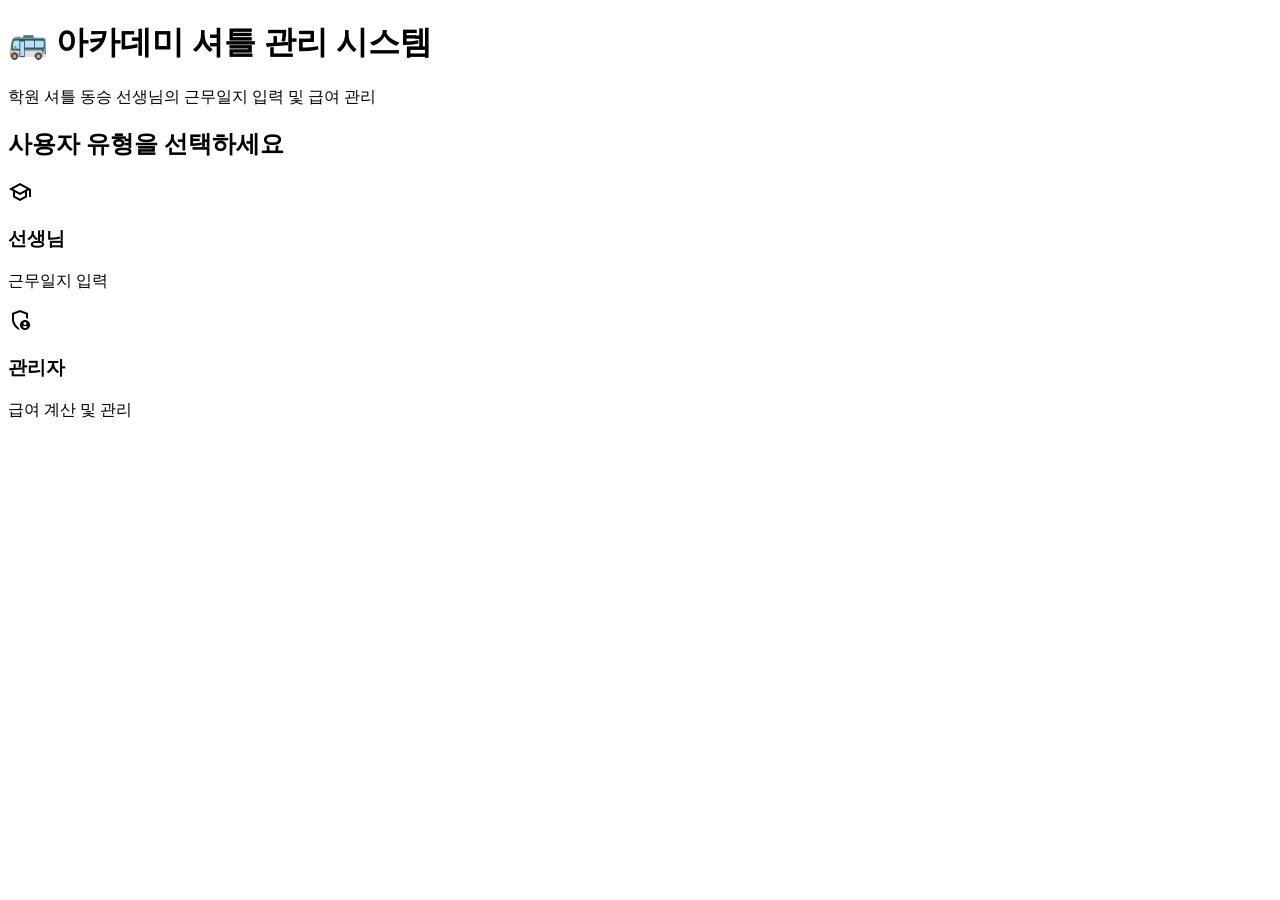
==== index.html @ 0b4cc619 "Add files via upload" ====
<!DOCTYPE html>
<html lang="ko">
<head>
    <meta charset="UTF-8">
    <meta name="viewport" content="width=device-width, initial-scale=1.0">
    <title>🚌 아카데미 셔틀 관리 시스템</title>
    <link href="https://fonts.googleapis.com/css2?family=Manrope:wght@400;500;600;700;800&family=Inter:wght@400;500;600&display=swap" rel="stylesheet">
    <link href="https://fonts.googleapis.com/css2?family=Material+Symbols+Outlined:opsz,wght,FILL,GRAD@20..48,100..700,0..1,-50..200" rel="stylesheet">
    <link rel="stylesheet" href="css/style.css">
</head>
<body>
    <div class="container">
        <header class="header">
            <h1>🚌 아카데미 셔틀 관리 시스템</h1>
            <p>학원 셔틀 동승 선생님의 근무일지 입력 및 급여 관리</p>
        </header>
        <main class="main-content">
            <section class="role-selection">
                <h2>사용자 유형을 선택하세요</h2>
                <div class="role-cards">
                    <div class="role-card teacher-role" onclick="selectRole('teacher')">
                        <span class="material-symbols-outlined">school</span>
                        <h3>선생님</h3>
                        <p>근무일지 입력</p>
                    </div>
                    <div class="role-card admin-role" onclick="selectRole('admin')">
                        <span class="material-symbols-outlined">admin_panel_settings</span>
                        <h3>관리자</h3>
                        <p>급여 계산 및 관리</p>
                    </div>
                </div>
            </section>
        </main>
    </div>
    <script src="js/app.js"></script>
</body>
</html>
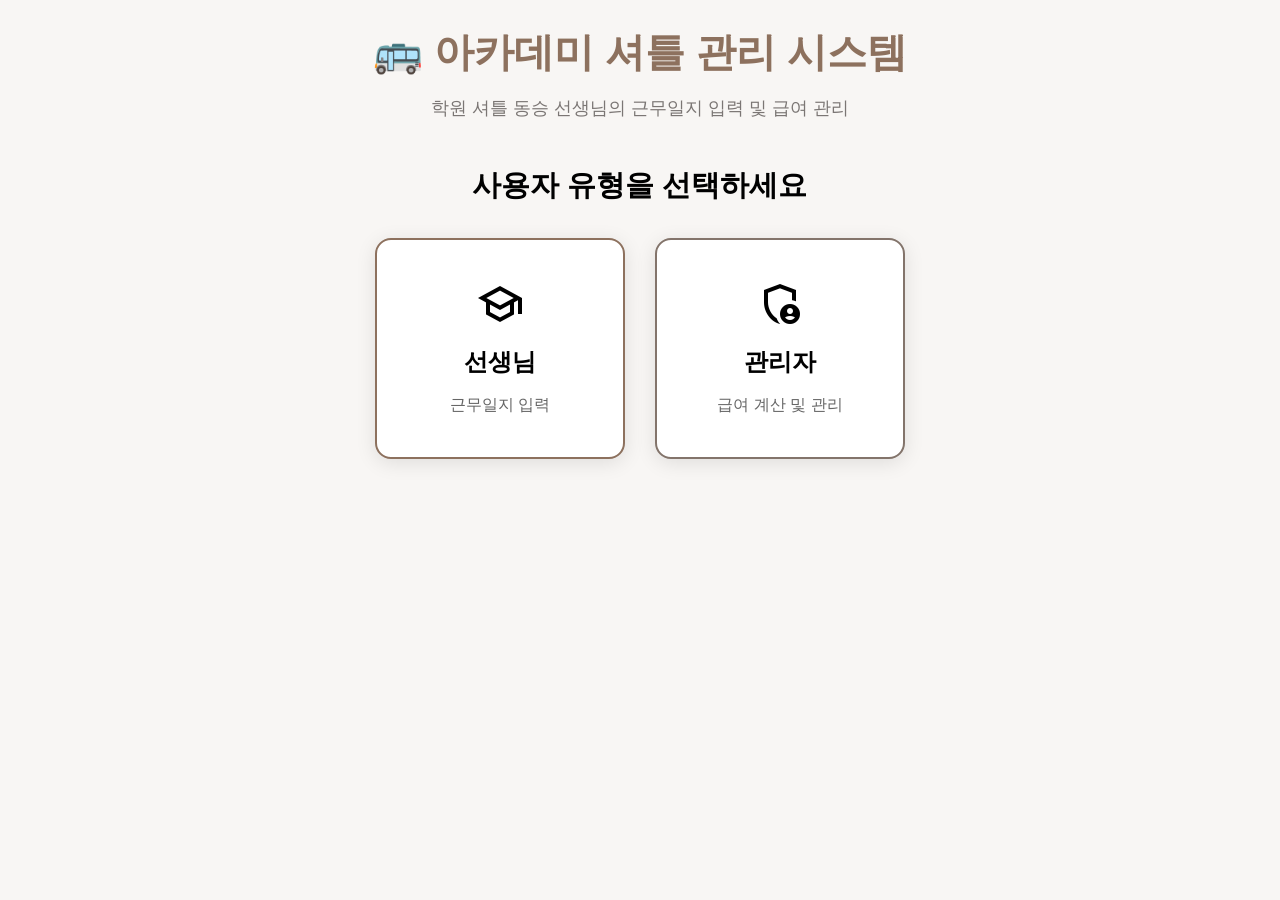
==== commit 6872cbe2: "Update index.html" ====
--- a/index.html
+++ b/index.html
@@ -6,7 +6,7 @@
     <title>🚌 아카데미 셔틀 관리 시스템</title>
     <link href="https://fonts.googleapis.com/css2?family=Manrope:wght@400;500;600;700;800&family=Inter:wght@400;500;600&display=swap" rel="stylesheet">
     <link href="https://fonts.googleapis.com/css2?family=Material+Symbols+Outlined:opsz,wght,FILL,GRAD@20..48,100..700,0..1,-50..200" rel="stylesheet">
-    <link rel="stylesheet" href="css/style.css">
+    <link rel="stylesheet" href="style.css">
 </head>
 <body>
     <div class="container">
--- a/style.css
+++ b/style.css
@@ -0,0 +1,160 @@
+@import url('https://fonts.googleapis.com/css2?family=Manrope:wght@400;500;600;700;800&family=Inter:wght@400;500;600&display=swap');
+@import url('https://fonts.googleapis.com/css2?family=Material+Symbols+Outlined:opsz,wght,FILL,GRAD@20..48,100..700,0..1,-50..200');
+
+:root {
+  --font-headline: 'Manrope', sans-serif;
+  --font-body: 'Inter', sans-serif;
+  --primary-color: #8D715E;
+  --secondary-color: #83746B;
+  --accent-color: #939274;
+  --tertiary-color: #7B7674;
+  --bg-color: #f8f6f4;
+  --text-color: #000000;
+  --border-color: #8D715E;
+  --success-color: #939274;
+  --warning-color: #83746B;
+  --error-color: #7B7674;
+}
+
+* {
+  margin: 0;
+  padding: 0;
+  box-sizing: border-box;
+}
+
+body {
+  font-family: var(--font-body);
+  background-color: var(--bg-color);
+  color: var(--text-color);
+  line-height: 1.6;
+}
+
+h1, h2, h3, h4 {
+  font-family: var(--font-headline);
+}
+
+.material-symbols-outlined {
+  font-variation-settings: 'FILL' 0, 'wght' 400, 'GRAD' 0, 'opsz' 24;
+  vertical-align: middle;
+  user-select: none;
+}
+
+.container {
+  max-width: 1200px;
+  margin: 0 auto;
+  padding: 20px;
+}
+
+.header {
+  text-align: center;
+  margin-bottom: 40px;
+}
+
+.header h1 {
+  font-size: 2.5rem;
+  color: var(--primary-color);
+  margin-bottom: 10px;
+}
+
+.header p {
+  font-size: 1.1rem;
+  color: var(--tertiary-color);
+}
+
+.role-selection {
+  text-align: center;
+}
+
+.role-selection h2 {
+  font-size: 1.8rem;
+  margin-bottom: 30px;
+  color: var(--text-color);
+}
+
+.role-cards {
+  display: flex;
+  gap: 30px;
+  justify-content: center;
+  flex-wrap: wrap;
+}
+
+.role-card {
+  background: white;
+  border-radius: 16px;
+  padding: 40px 30px;
+  cursor: pointer;
+  transition: all 0.3s ease;
+  box-shadow: 0 4px 20px rgba(0, 0, 0, 0.1);
+  border: 2px solid transparent;
+  min-width: 250px;
+}
+
+.role-card:hover {
+  transform: translateY(-5px);
+  box-shadow: 0 8px 30px rgba(0, 0, 0, 0.15);
+}
+
+.role-card span {
+  font-size: 3rem;
+  margin-bottom: 15px;
+  display: block;
+}
+
+.role-card h3 {
+  font-size: 1.5rem;
+  margin-bottom: 10px;
+  font-weight: 600;
+}
+
+.role-card p {
+  color: #666;
+  font-size: 1rem;
+}
+
+.teacher-role {
+  border-color: var(--primary-color);
+}
+
+.teacher-role:hover {
+  background: linear-gradient(135deg, var(--bg-color) 0%, #e8e2dd 100%);
+}
+
+.admin-role {
+  border-color: var(--secondary-color);
+}
+
+.admin-role:hover {
+  background: linear-gradient(135deg, var(--bg-color) 0%, #d4ccc7 100%);
+}
+
+/* 반응형 디자인 */
+@media (max-width: 768px) {
+  .container {
+    padding: 15px;
+  }
+  
+  .header h1 {
+    font-size: 2rem;
+  }
+  
+  .role-cards {
+    flex-direction: column;
+    align-items: center;
+  }
+  
+  .role-card {
+    min-width: 280px;
+    padding: 30px 25px;
+  }
+}
+
+@media (max-width: 480px) {
+  .header h1 {
+    font-size: 1.8rem;
+  }
+  
+  .role-card {
+    min-width: 250px;
+    padding: 25px 20px;
+  }
+}
